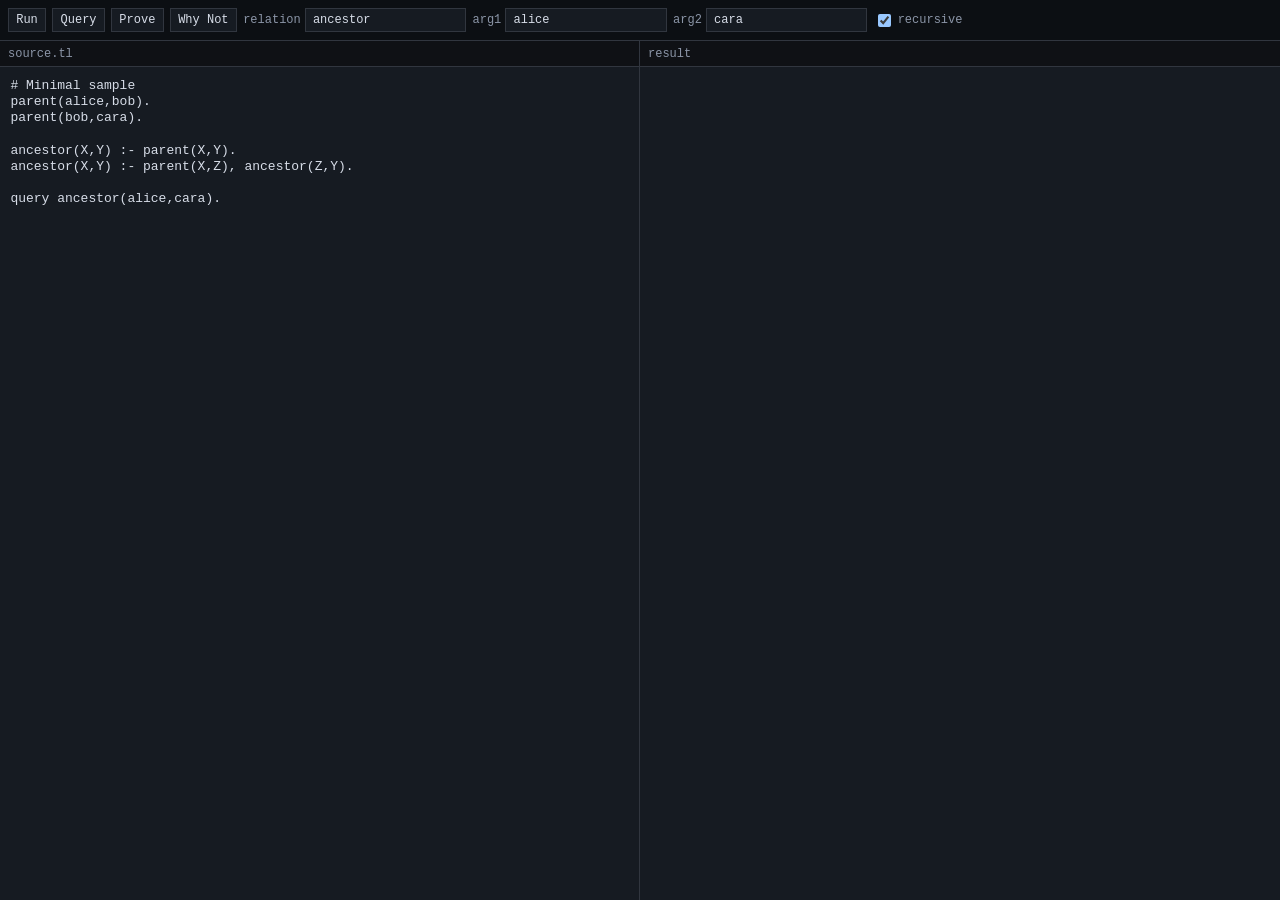
==== web_workbench/static/index.html @ 349b5a45 "Add minimal web workbench shell for tensor_logic" ====
<!doctype html>
<html lang="en">
  <head>
    <meta charset="UTF-8" />
    <meta name="viewport" content="width=device-width, initial-scale=1.0" />
    <title>tensor_logic workbench</title>
    <link rel="stylesheet" href="./styles.css" />
  </head>
  <body>
    <header class="toolbar">
      <button data-action="run">Run</button>
      <button data-action="query">Query</button>
      <button data-action="prove">Prove</button>
      <button data-action="why-not">Why Not</button>
      <label>relation <input id="relation" value="ancestor" /></label>
      <label>arg1 <input id="arg1" value="alice" /></label>
      <label>arg2 <input id="arg2" value="cara" /></label>
      <label class="toggle"><input id="recursive" type="checkbox" checked />recursive</label>
    </header>

    <main class="split">
      <section>
        <div class="pane-title">source.tl</div>
        <textarea id="source" spellcheck="false"></textarea>
      </section>
      <section>
        <div class="pane-title">result</div>
        <pre id="result"></pre>
      </section>
    </main>

    <script src="./app.js" type="module"></script>
  </body>
</html>
---- web_workbench/static/styles.css ----
:root {
  color-scheme: dark;
  --bg: #0f1115;
  --panel: #161b22;
  --line: #31363f;
  --text: #d7dde8;
  --muted: #8b95a7;
  --accent: #4e8cff;
}

* {
  box-sizing: border-box;
  font-family: ui-monospace, SFMono-Regular, Menlo, Monaco, Consolas, "Liberation Mono", monospace;
}

body {
  margin: 0;
  background: var(--bg);
  color: var(--text);
  height: 100vh;
  display: grid;
  grid-template-rows: auto 1fr;
}

.toolbar {
  display: flex;
  align-items: center;
  gap: 0.4rem;
  padding: 0.5rem;
  border-bottom: 1px solid var(--line);
  background: #0c0f13;
  flex-wrap: wrap;
}

button,
input {
  background: var(--panel);
  color: var(--text);
  border: 1px solid var(--line);
  padding: 0.25rem 0.45rem;
  font-size: 12px;
}

button {
  cursor: pointer;
}

button:hover {
  border-color: var(--accent);
}

label {
  color: var(--muted);
  display: flex;
  align-items: center;
  gap: 0.25rem;
  font-size: 12px;
}

.split {
  display: grid;
  grid-template-columns: 1fr 1fr;
  min-height: 0;
}

section {
  min-height: 0;
  display: grid;
  grid-template-rows: auto 1fr;
  border-right: 1px solid var(--line);
}

section:last-child {
  border-right: 0;
}

.pane-title {
  padding: 0.35rem 0.5rem;
  border-bottom: 1px solid var(--line);
  color: var(--muted);
  font-size: 12px;
}

textarea,
pre {
  margin: 0;
  width: 100%;
  height: 100%;
  border: 0;
  background: var(--panel);
  color: var(--text);
  padding: 0.65rem;
  resize: none;
  outline: none;
  font-size: 13px;
  line-height: 1.25;
  overflow: auto;
}

pre {
  white-space: pre-wrap;
}

.toggle {
  user-select: none;
}
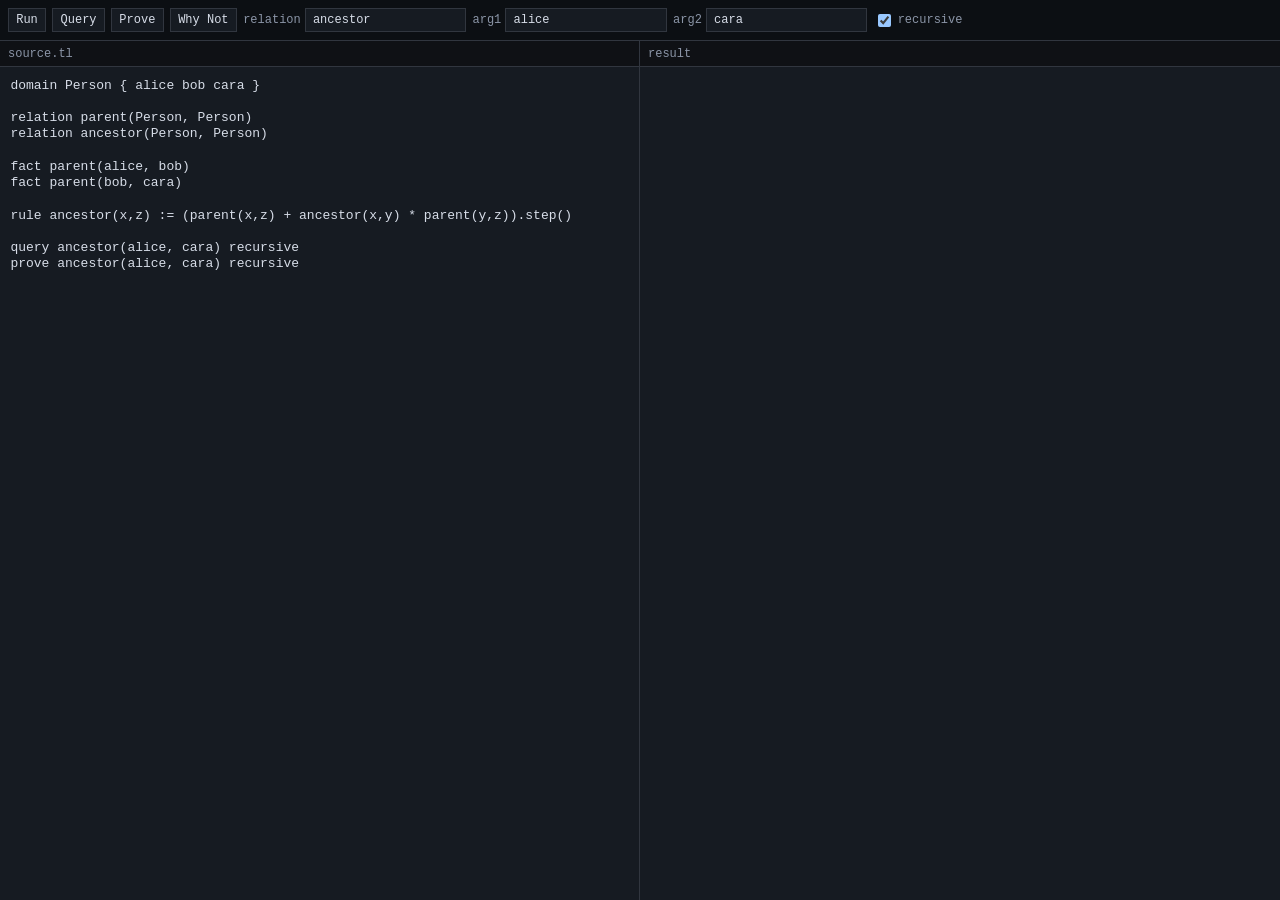
==== commit 742c0d50: "feat: HTTP API, web workbench, ingest, proof viewer + session brainstorming notes - tensor_logic/htt" ====
--- a/web_workbench/static/index.html
+++ b/web_workbench/static/index.html
@@ -15,9 +15,8 @@
       <label>relation <input id="relation" value="ancestor" /></label>
       <label>arg1 <input id="arg1" value="alice" /></label>
       <label>arg2 <input id="arg2" value="cara" /></label>
-      <label class="toggle"><input id="recursive" type="checkbox" checked />recursive</label>
+      <label class="toggle"><input id="recursive" type="checkbox" checked /> recursive</label>
     </header>
-
     <main class="split">
       <section>
         <div class="pane-title">source.tl</div>
@@ -28,7 +27,6 @@
         <pre id="result"></pre>
       </section>
     </main>
-
     <script src="./app.js" type="module"></script>
   </body>
 </html>
--- a/web_workbench/static/styles.css
+++ b/web_workbench/static/styles.css
@@ -15,9 +15,9 @@
 
 body {
   margin: 0;
+  min-height: 100vh;
   background: var(--bg);
   color: var(--text);
-  height: 100vh;
   display: grid;
   grid-template-rows: auto 1fr;
 }
@@ -59,7 +59,7 @@
 
 .split {
   display: grid;
-  grid-template-columns: 1fr 1fr;
+  grid-template-columns: minmax(0, 1fr) minmax(0, 1fr);
   min-height: 0;
 }
 
@@ -101,6 +101,9 @@
   white-space: pre-wrap;
 }
 
-.toggle {
-  user-select: none;
+@media (max-width: 760px) {
+  .split {
+    grid-template-columns: 1fr;
+    grid-template-rows: 1fr 1fr;
+  }
 }
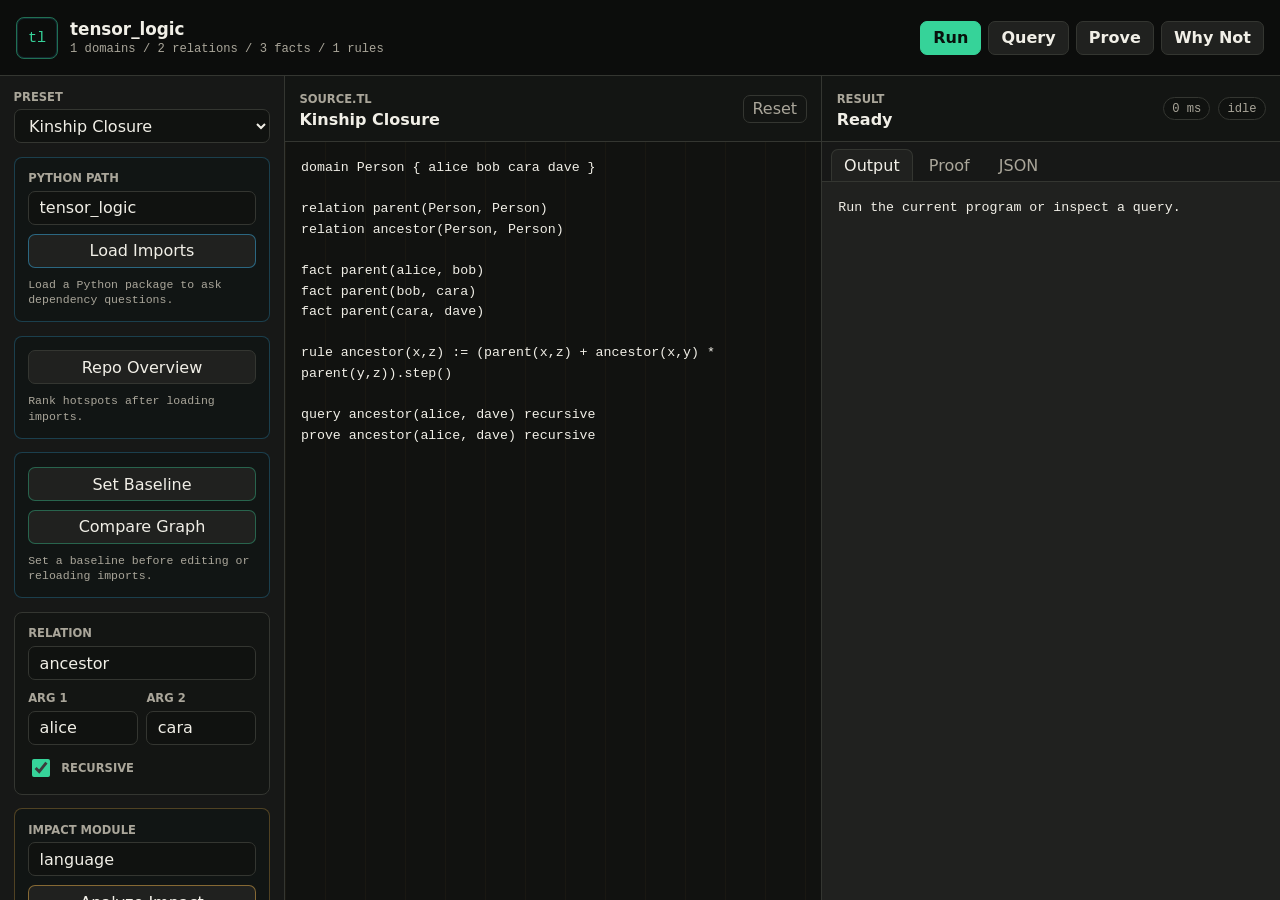
==== commit 345872c1: "Package web workbench local updates" ====
--- a/web_workbench/static/index.html
+++ b/web_workbench/static/index.html
@@ -7,26 +7,144 @@
     <link rel="stylesheet" href="./styles.css" />
   </head>
   <body>
-    <header class="toolbar">
-      <button data-action="run">Run</button>
-      <button data-action="query">Query</button>
-      <button data-action="prove">Prove</button>
-      <button data-action="why-not">Why Not</button>
-      <label>relation <input id="relation" value="ancestor" /></label>
-      <label>arg1 <input id="arg1" value="alice" /></label>
-      <label>arg2 <input id="arg2" value="cara" /></label>
-      <label class="toggle"><input id="recursive" type="checkbox" checked /> recursive</label>
+    <header class="app-shell">
+      <div class="brand">
+        <span class="brand-mark">tl</span>
+        <div>
+          <h1>tensor_logic</h1>
+          <p id="program-summary">0 domains / 0 relations / 0 facts / 0 rules</p>
+        </div>
+      </div>
+
+      <div class="command-bar" aria-label="Workbench actions">
+        <button class="primary" data-action="run" type="button">Run</button>
+        <button data-action="query" type="button">Query</button>
+        <button data-action="prove" type="button">Prove</button>
+        <button data-action="why-not" type="button">Why Not</button>
+      </div>
     </header>
-    <main class="split">
-      <section>
-        <div class="pane-title">source.tl</div>
+
+    <main class="workbench">
+      <aside class="rail" aria-label="Program controls">
+        <label class="field">
+          <span>preset</span>
+          <select id="preset"></select>
+        </label>
+
+        <div class="repo-loader">
+          <label class="field">
+            <span>python path</span>
+            <input id="ingest-path" value="tensor_logic" />
+          </label>
+          <button id="load-repo" type="button">Load Imports</button>
+          <p id="ingest-summary">Load a Python package to ask dependency questions.</p>
+        </div>
+
+        <div class="overview-card">
+          <button id="analyze-overview" type="button">Repo Overview</button>
+          <p id="overview-summary">Rank hotspots after loading imports.</p>
+        </div>
+
+        <div class="compare-card">
+          <button id="set-baseline" type="button">Set Baseline</button>
+          <button id="compare-graph" type="button">Compare Graph</button>
+          <p id="compare-summary">Set a baseline before editing or reloading imports.</p>
+        </div>
+
+        <div class="query-card">
+          <label class="field">
+            <span>relation</span>
+            <input id="relation" list="relation-options" value="ancestor" />
+          </label>
+          <datalist id="relation-options"></datalist>
+
+          <div class="arg-grid">
+            <label class="field">
+              <span>arg 1</span>
+              <input id="arg1" list="argument-options" value="alice" />
+            </label>
+            <label class="field">
+              <span>arg 2</span>
+              <input id="arg2" list="argument-options" value="cara" />
+            </label>
+            <datalist id="argument-options"></datalist>
+          </div>
+
+          <label class="switch">
+            <input id="recursive" type="checkbox" checked />
+            <span>recursive</span>
+          </label>
+        </div>
+
+        <div class="impact-card">
+          <label class="field">
+            <span>impact module</span>
+            <input id="impact-module" list="argument-options" value="language" />
+          </label>
+          <button id="analyze-impact" type="button">Analyze Impact</button>
+          <button id="change-brief" type="button">Change Brief</button>
+          <p id="impact-summary">No impact yet.</p>
+          <p id="brief-summary">No brief yet.</p>
+        </div>
+
+        <section class="inspector" aria-label="Program index">
+          <div class="section-title">
+            <span>program</span>
+            <span id="line-count">0 lines</span>
+          </div>
+          <div id="program-index" class="index-list"></div>
+        </section>
+
+        <section class="inspector" aria-label="History">
+          <div class="section-title">
+            <span>history</span>
+            <button id="clear-history" class="ghost" type="button">Clear</button>
+          </div>
+          <div id="history" class="history-list"></div>
+        </section>
+      </aside>
+
+      <section class="editor-pane" aria-label="Source editor">
+        <div class="pane-header">
+          <div>
+            <span class="eyebrow">source.tl</span>
+            <strong id="active-preset">Kinship Closure</strong>
+          </div>
+          <button id="reset-source" class="ghost" type="button">Reset</button>
+        </div>
         <textarea id="source" spellcheck="false"></textarea>
       </section>
-      <section>
-        <div class="pane-title">result</div>
-        <pre id="result"></pre>
+
+      <section class="result-pane" aria-label="Result">
+        <div class="answer-strip" id="answer-strip">
+          <div>
+            <span class="eyebrow">result</span>
+            <strong id="answer-title">Ready</strong>
+          </div>
+          <div class="metrics">
+            <span id="duration">0 ms</span>
+            <span id="exit-code">idle</span>
+          </div>
+        </div>
+
+        <nav class="tabs" aria-label="Result views">
+          <button class="tab active" data-tab="output" type="button">Output</button>
+          <button class="tab" data-tab="proof" type="button">Proof</button>
+          <button class="tab" data-tab="json" type="button">JSON</button>
+        </nav>
+
+        <div class="tab-panel active" data-panel="output">
+          <pre id="result"></pre>
+        </div>
+        <div class="tab-panel" data-panel="proof">
+          <div id="proof-view" class="proof-view"></div>
+        </div>
+        <div class="tab-panel" data-panel="json">
+          <pre id="json-view"></pre>
+        </div>
       </section>
     </main>
+
     <script src="./app.js" type="module"></script>
   </body>
 </html>
--- a/web_workbench/static/styles.css
+++ b/web_workbench/static/styles.css
@@ -1,84 +1,386 @@
 :root {
   color-scheme: dark;
-  --bg: #0f1115;
-  --panel: #161b22;
-  --line: #31363f;
-  --text: #d7dde8;
-  --muted: #8b95a7;
-  --accent: #4e8cff;
+  --bg: #101110;
+  --panel: #171817;
+  --panel-strong: #20211f;
+  --line: #343631;
+  --line-soft: #262822;
+  --text: #f1efe7;
+  --muted: #aaa69a;
+  --quiet: #777469;
+  --green: #36d399;
+  --cyan: #38bdf8;
+  --amber: #f5b84b;
+  --rose: #fb7185;
+  --shadow: rgba(0, 0, 0, 0.3);
+  --mono: ui-monospace, SFMono-Regular, Menlo, Monaco, Consolas, "Liberation Mono", monospace;
+  --sans: Inter, ui-sans-serif, system-ui, -apple-system, BlinkMacSystemFont, "Segoe UI", sans-serif;
 }
 
 * {
   box-sizing: border-box;
-  font-family: ui-monospace, SFMono-Regular, Menlo, Monaco, Consolas, "Liberation Mono", monospace;
-}
-
+}
+
+html,
 body {
   margin: 0;
+  min-height: 100%;
+}
+
+body {
   min-height: 100vh;
   background: var(--bg);
   color: var(--text);
   display: grid;
   grid-template-rows: auto 1fr;
-}
-
-.toolbar {
+  font-family: var(--sans);
+  overflow: hidden;
+}
+
+button,
+input,
+select,
+textarea {
+  font: inherit;
+}
+
+button,
+select,
+input {
+  min-width: 0;
+}
+
+button {
+  border: 1px solid var(--line);
+  background: var(--panel-strong);
+  color: var(--text);
+  border-radius: 7px;
+  cursor: pointer;
+  min-height: 34px;
+  padding: 0 0.75rem;
+}
+
+button:hover,
+button:focus-visible,
+select:focus-visible,
+input:focus-visible,
+textarea:focus-visible {
+  border-color: var(--cyan);
+  outline: none;
+}
+
+button:disabled {
+  cursor: wait;
+  opacity: 0.72;
+}
+
+.app-shell {
+  min-height: 76px;
+  padding: 0.85rem 1rem;
   display: flex;
   align-items: center;
-  gap: 0.4rem;
-  padding: 0.5rem;
+  justify-content: space-between;
+  gap: 1rem;
   border-bottom: 1px solid var(--line);
-  background: #0c0f13;
+  background: #0c0d0c;
+}
+
+.brand {
+  display: flex;
+  align-items: center;
+  min-width: 0;
+  gap: 0.75rem;
+}
+
+.brand-mark {
+  width: 42px;
+  height: 42px;
+  display: grid;
+  place-items: center;
+  border: 1px solid rgba(54, 211, 153, 0.5);
+  border-radius: 8px;
+  color: var(--green);
+  font-family: var(--mono);
+  font-size: 0.95rem;
+  box-shadow: inset 0 0 0 1px rgba(56, 189, 248, 0.15);
+}
+
+h1,
+p {
+  margin: 0;
+}
+
+h1 {
+  font-size: clamp(1.05rem, 1.3vw, 1.35rem);
+  font-weight: 700;
+}
+
+.brand p,
+.eyebrow,
+.section-title,
+.metrics,
+.proof-source,
+.muted,
+small {
+  color: var(--muted);
+}
+
+.brand p {
+  margin-top: 0.2rem;
+  font-family: var(--mono);
+  font-size: 0.76rem;
+}
+
+.command-bar {
+  display: flex;
+  align-items: center;
+  gap: 0.45rem;
   flex-wrap: wrap;
-}
-
-button,
-input {
+  justify-content: flex-end;
+}
+
+.command-bar button {
+  font-weight: 700;
+}
+
+.command-bar .primary {
+  background: var(--green);
+  border-color: var(--green);
+  color: #08110c;
+}
+
+.ghost {
+  min-height: 28px;
+  padding: 0 0.55rem;
+  background: transparent;
+  color: var(--muted);
+}
+
+.repo-loader,
+.overview-card,
+.compare-card,
+.impact-card {
+  display: grid;
+  gap: 0.55rem;
+  padding: 0.85rem;
+  border: 1px solid rgba(56, 189, 248, 0.25);
+  border-radius: 8px;
+  background: #111514;
+}
+
+.impact-card {
+  border-color: rgba(245, 184, 75, 0.28);
+}
+
+.repo-loader button,
+.overview-card button,
+.compare-card button,
+.impact-card button {
+  width: 100%;
+}
+
+.repo-loader button {
+  border-color: rgba(56, 189, 248, 0.45);
+}
+
+.compare-card button {
+  border-color: rgba(54, 211, 153, 0.38);
+}
+
+.impact-card button {
+  border-color: rgba(245, 184, 75, 0.48);
+}
+
+.repo-loader p,
+.overview-card p,
+.compare-card p,
+.impact-card p {
+  color: var(--muted);
+  font-family: var(--mono);
+  font-size: 0.72rem;
+  line-height: 1.35;
+}
+
+.workbench {
+  min-height: 0;
+  display: grid;
+  grid-template-columns: minmax(230px, 285px) minmax(360px, 1.08fr) minmax(360px, 0.92fr);
+  height: calc(100vh - 76px);
+}
+
+.rail,
+.editor-pane,
+.result-pane {
+  min-height: 0;
+  border-right: 1px solid var(--line);
   background: var(--panel);
+}
+
+.rail {
+  display: flex;
+  flex-direction: column;
+  gap: 0.85rem;
+  padding: 0.85rem;
+  overflow: auto;
+}
+
+.result-pane {
+  border-right: 0;
+}
+
+.field {
+  display: grid;
+  gap: 0.35rem;
+}
+
+.field span,
+.switch,
+.eyebrow,
+.index-head {
+  font-size: 0.72rem;
+  font-weight: 800;
+  text-transform: uppercase;
+}
+
+.field span,
+.switch,
+.eyebrow,
+.index-head {
+  color: var(--muted);
+}
+
+input,
+select {
+  width: 100%;
+  height: 34px;
+  border: 1px solid var(--line);
+  border-radius: 7px;
+  background: #101210;
   color: var(--text);
+  padding: 0 0.65rem;
+}
+
+.query-card {
+  display: grid;
+  gap: 0.7rem;
+  padding: 0.85rem;
   border: 1px solid var(--line);
-  padding: 0.25rem 0.45rem;
-  font-size: 12px;
-}
-
-button {
-  cursor: pointer;
-}
-
-button:hover {
-  border-color: var(--accent);
-}
-
-label {
-  color: var(--muted);
+  border-radius: 8px;
+  background: #131513;
+}
+
+.arg-grid {
+  display: grid;
+  grid-template-columns: minmax(0, 1fr) minmax(0, 1fr);
+  gap: 0.55rem;
+}
+
+.switch {
   display: flex;
   align-items: center;
-  gap: 0.25rem;
-  font-size: 12px;
-}
-
-.split {
-  display: grid;
-  grid-template-columns: minmax(0, 1fr) minmax(0, 1fr);
+  gap: 0.5rem;
+}
+
+.switch input {
+  width: 18px;
+  height: 18px;
+  accent-color: var(--green);
+}
+
+.inspector {
+  display: grid;
+  gap: 0.55rem;
   min-height: 0;
 }
 
-section {
-  min-height: 0;
-  display: grid;
-  grid-template-rows: auto 1fr;
-  border-right: 1px solid var(--line);
-}
-
-section:last-child {
-  border-right: 0;
-}
-
-.pane-title {
-  padding: 0.35rem 0.5rem;
+.section-title {
+  display: flex;
+  align-items: center;
+  justify-content: space-between;
+  gap: 0.5rem;
+}
+
+.index-list,
+.history-list {
+  display: grid;
+  gap: 0.65rem;
+}
+
+.index-group {
+  display: grid;
+  gap: 0.35rem;
+  padding-bottom: 0.65rem;
+  border-bottom: 1px solid var(--line-soft);
+}
+
+.index-head {
+  color: var(--quiet);
+}
+
+.chip {
+  display: block;
+  width: 100%;
+  height: auto;
+  min-height: 28px;
+  padding: 0.3rem 0.5rem;
+  overflow-wrap: anywhere;
+  text-align: left;
+  font-family: var(--mono);
+  font-size: 0.75rem;
+  color: var(--text);
+  background: #111311;
+}
+
+.history-item {
+  width: 100%;
+  height: auto;
+  display: grid;
+  gap: 0.15rem;
+  padding: 0.55rem;
+  text-align: left;
+  border-color: var(--line-soft);
+  background: #111311;
+}
+
+.history-item span,
+.history-item small {
+  min-width: 0;
+  overflow: hidden;
+  text-overflow: ellipsis;
+  white-space: nowrap;
+}
+
+.history-item.ok {
+  border-left: 3px solid var(--green);
+}
+
+.history-item.bad {
+  border-left: 3px solid var(--rose);
+}
+
+.editor-pane,
+.result-pane {
+  display: grid;
+  grid-template-rows: auto minmax(0, 1fr);
+}
+
+.pane-header,
+.answer-strip {
+  min-height: 64px;
+  padding: 0.75rem 0.9rem;
+  display: flex;
+  align-items: center;
+  justify-content: space-between;
+  gap: 0.8rem;
   border-bottom: 1px solid var(--line);
-  color: var(--muted);
-  font-size: 12px;
+  background: #131513;
+}
+
+.pane-header strong,
+.answer-strip strong {
+  display: block;
+  margin-top: 0.2rem;
+  overflow-wrap: anywhere;
 }
 
 textarea,
@@ -87,23 +389,380 @@
   width: 100%;
   height: 100%;
   border: 0;
-  background: var(--panel);
   color: var(--text);
-  padding: 0.65rem;
+  font-family: var(--mono);
+  font-size: 0.83rem;
+  line-height: 1.55;
+}
+
+textarea {
+  min-height: 0;
   resize: none;
   outline: none;
-  font-size: 13px;
-  line-height: 1.25;
+  padding: 1rem;
+  background:
+    linear-gradient(to right, rgba(245, 184, 75, 0.08), transparent 1px) 0 0 / 40px 100%,
+    #111210;
+  tab-size: 2;
+}
+
+.result-pane {
+  grid-template-rows: auto auto minmax(0, 1fr);
+}
+
+.answer-strip.true {
+  box-shadow: inset 4px 0 0 var(--green);
+}
+
+.answer-strip.false {
+  box-shadow: inset 4px 0 0 var(--amber);
+}
+
+.answer-strip.error {
+  box-shadow: inset 4px 0 0 var(--rose);
+}
+
+.answer-strip.running {
+  box-shadow: inset 4px 0 0 var(--cyan);
+}
+
+.metrics {
+  display: flex;
+  align-items: center;
+  gap: 0.5rem;
+  flex-wrap: wrap;
+  justify-content: flex-end;
+  font-family: var(--mono);
+  font-size: 0.76rem;
+}
+
+.metrics span {
+  border: 1px solid var(--line);
+  border-radius: 999px;
+  padding: 0.22rem 0.5rem;
+  background: #101210;
+}
+
+.tabs {
+  display: flex;
+  gap: 0.2rem;
+  padding: 0.45rem 0.55rem 0;
+  background: var(--panel);
+  border-bottom: 1px solid var(--line);
+}
+
+.tab {
+  min-height: 32px;
+  border-bottom-left-radius: 0;
+  border-bottom-right-radius: 0;
+  border-color: transparent;
+  background: transparent;
+  color: var(--muted);
+}
+
+.tab.active {
+  color: var(--text);
+  border-color: var(--line);
+  border-bottom-color: var(--panel-strong);
+  background: var(--panel-strong);
+}
+
+.tab-panel {
+  display: none;
+  min-height: 0;
   overflow: auto;
+  background: var(--panel-strong);
+}
+
+.tab-panel.active {
+  display: block;
+}
+
+#result,
+#json-view,
+.proof-view {
+  padding: 1rem;
 }
 
 pre {
+  overflow: auto;
   white-space: pre-wrap;
+  word-break: break-word;
+  background: transparent;
+}
+
+.proof-view {
+  min-height: 100%;
+}
+
+.proof-node {
+  position: relative;
+  display: grid;
+  gap: 0.55rem;
+  padding: 0.7rem;
+  border: 1px solid var(--line);
+  border-radius: 8px;
+  background: #141614;
+  box-shadow: 0 10px 24px var(--shadow);
+}
+
+.proof-node + .proof-node {
+  margin-top: 0.55rem;
+}
+
+.proof-node.positive {
+  border-left: 3px solid var(--green);
+}
+
+.proof-node.negative {
+  border-left: 3px solid var(--amber);
+}
+
+.proof-head {
+  display: flex;
+  align-items: center;
+  justify-content: space-between;
+  gap: 0.7rem;
+  min-width: 0;
+}
+
+.proof-head strong {
+  min-width: 0;
+  overflow-wrap: anywhere;
+  font-family: var(--mono);
+  font-size: 0.85rem;
+}
+
+.proof-head span {
+  flex: 0 0 auto;
+  color: var(--muted);
+  font-family: var(--mono);
+  font-size: 0.75rem;
+}
+
+.proof-source {
+  font-family: var(--mono);
+  font-size: 0.72rem;
+}
+
+.proof-children {
+  display: grid;
+  gap: 0.55rem;
+  padding-left: 0.9rem;
+  border-left: 1px solid var(--line);
+}
+
+.output-stack {
+  display: grid;
+  gap: 0.75rem;
+}
+
+.output-stack pre,
+.query-summary,
+.empty {
+  border: 1px solid var(--line);
+  border-radius: 8px;
+  background: #141614;
+  padding: 0.75rem;
+}
+
+.query-summary {
+  font-family: var(--mono);
+}
+
+.impact-view,
+.path-list {
+  display: grid;
+  gap: 0.75rem;
+}
+
+.rank-list {
+  display: grid;
+  gap: 0.45rem;
+}
+
+.detail-list,
+.edge-list,
+.check-list {
+  display: grid;
+  gap: 0.45rem;
+}
+
+.rank-item {
+  width: 100%;
+  height: auto;
+  min-height: 32px;
+  text-align: left;
+  padding: 0.45rem 0.6rem;
+  border-left: 3px solid var(--amber);
+  background: #101210;
+  font-family: var(--mono);
+  font-size: 0.76rem;
+  overflow-wrap: anywhere;
+}
+
+.detail-item,
+.edge-item,
+.check-item {
+  width: 100%;
+  height: auto;
+  min-height: 34px;
+  display: grid;
+  gap: 0.2rem;
+  text-align: left;
+  padding: 0.45rem 0.6rem;
+  background: #101210;
+  font-family: var(--mono);
+  font-size: 0.76rem;
+  overflow-wrap: anywhere;
+}
+
+.detail-item {
+  border-left: 3px solid var(--green);
+}
+
+.check-item {
+  border-left: 3px solid var(--cyan);
+}
+
+.edge-item.added {
+  border-left: 3px solid var(--green);
+}
+
+.edge-item.removed {
+  border-left: 3px solid var(--rose);
+}
+
+.detail-item span {
+  color: var(--muted);
+  font-size: 0.7rem;
+}
+
+.compare-stats {
+  display: grid;
+  grid-template-columns: repeat(auto-fit, minmax(170px, 1fr));
+  gap: 0.55rem;
+}
+
+.stat-card {
+  display: grid;
+  gap: 0.25rem;
+  padding: 0.65rem;
+  border: 1px solid var(--line);
+  border-radius: 8px;
+  background: #141614;
+  font-family: var(--mono);
+}
+
+.stat-card strong {
+  color: var(--text);
+  font-size: 0.78rem;
+}
+
+.stat-card span {
+  color: var(--muted);
+  font-size: 0.74rem;
+}
+
+.impact-block {
+  display: grid;
+  gap: 0.45rem;
+  border: 1px solid var(--line);
+  border-radius: 8px;
+  background: #141614;
+  padding: 0.75rem;
+}
+
+.impact-block strong {
+  font-size: 0.78rem;
+}
+
+.impact-chips {
+  display: grid;
+  grid-template-columns: repeat(auto-fit, minmax(135px, 1fr));
+  gap: 0.45rem;
+}
+
+.path-item {
+  width: 100%;
+  height: auto;
+  min-height: 0;
+  text-align: left;
+  border-left: 3px solid var(--cyan);
+  padding: 0.45rem 0.6rem;
+  background: #101210;
+  border-radius: 6px;
+  font-family: var(--mono);
+  font-size: 0.76rem;
+  overflow-wrap: anywhere;
+}
+
+.empty {
+  color: var(--muted);
+}
+
+@media (max-width: 1160px) {
+  body {
+    overflow: auto;
+  }
+
+  .workbench {
+    height: auto;
+    min-height: calc(100vh - 76px);
+    grid-template-columns: minmax(230px, 285px) minmax(0, 1fr);
+  }
+
+  .result-pane {
+    grid-column: 1 / -1;
+    min-height: 520px;
+    border-top: 1px solid var(--line);
+  }
+
+  .editor-pane {
+    min-height: 580px;
+  }
 }
 
 @media (max-width: 760px) {
-  .split {
+  .app-shell {
+    align-items: stretch;
+    flex-direction: column;
+  }
+
+  .command-bar {
+    justify-content: stretch;
+  }
+
+  .command-bar button {
+    flex: 1 1 120px;
+  }
+
+  .workbench {
     grid-template-columns: 1fr;
-    grid-template-rows: 1fr 1fr;
-  }
-}
+  }
+
+  .rail,
+  .editor-pane,
+  .result-pane {
+    border-right: 0;
+    border-bottom: 1px solid var(--line);
+  }
+
+  .rail {
+    max-height: none;
+  }
+
+  .editor-pane {
+    min-height: 520px;
+  }
+
+  .answer-strip,
+  .pane-header {
+    align-items: flex-start;
+    flex-direction: column;
+  }
+
+  .metrics {
+    justify-content: flex-start;
+  }
+}
